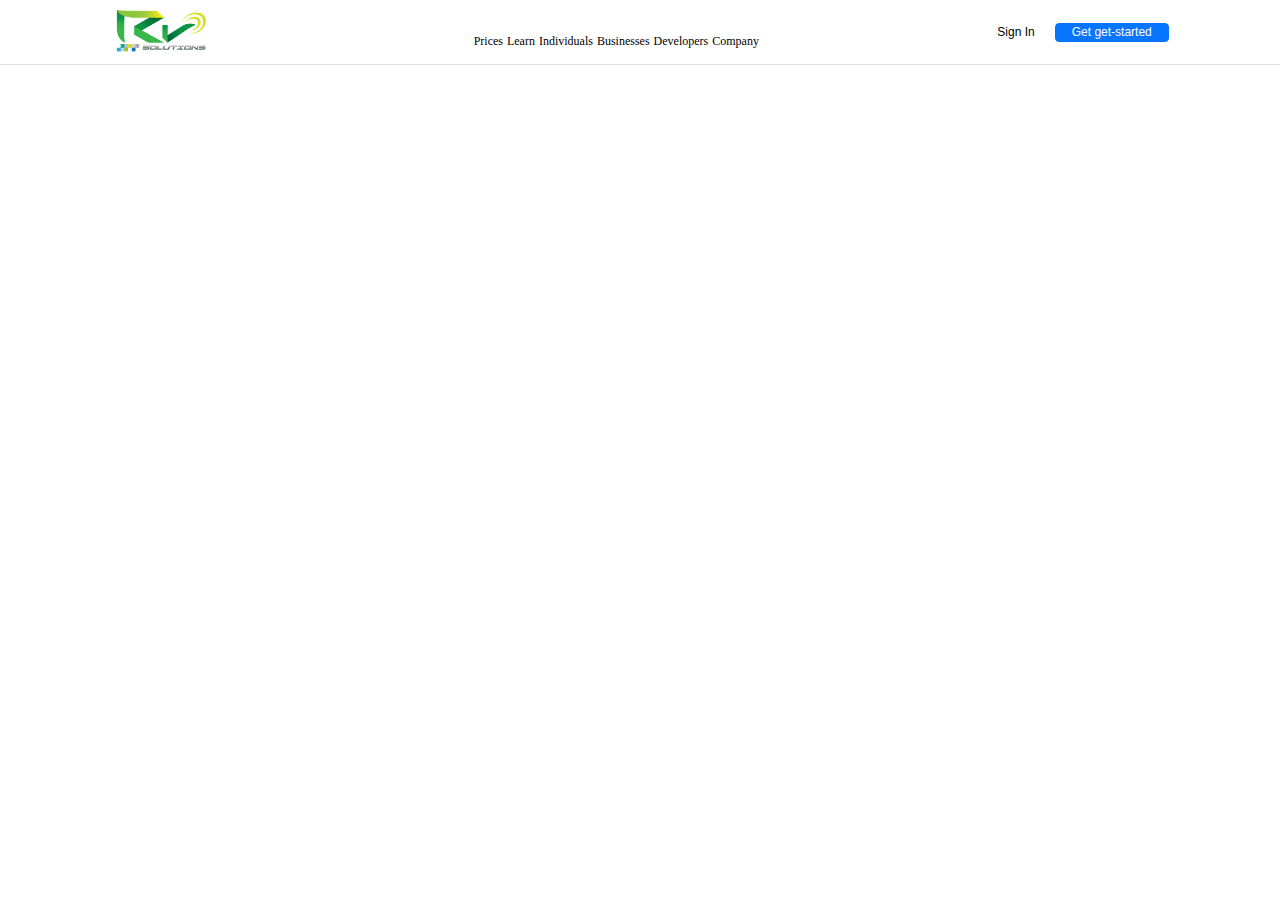
==== html/index.html @ 798e9712 "Primera Hora -Navegacion 2" ====
<!DOCTYPE html>
<html lang="en">

<head>
    <meta charset="UTF-8">
    <meta http-equiv="X-UA-Compatible" content="IE=edge">
    <meta name="viewport" content="width=device-width, initial-scale=1.0">
    <link href="https://cdn.jsdelivr.net/npm/bootstrap@5.2.3/dist/css/bootstrap.min.css" rel="stylesheet"
        integrity="sha384-rbsA2VBKQhggwzxH7pPCaAqO46MgnOM80zW1RWuH61DGLwZJEdK2Kadq2F9CUG65" crossorigin="anonymous">
    <link rel="stylesheet" href="https://cdn.jsdelivr.net/npm/bootstrap-icons@1.10.2/font/bootstrap-icons.css">
    <link rel="stylesheet" href="../css/styles.css">
    <title>Landing Page</title>
</head>

<body>
<nav class="nav">
    <div class="logo">
        <a href="#">
            <img src="../content/LOGO RV-01.png" alt="logo">
        </a>
        
    </div>
    <div class="menu">
        <ul class="main-menu">
           <li><a href="#">Prices</a></li>
           <li><a href="#">Learn</a></li>
           <li><a href="#">Individuals</a></li>
           <li><a href="#">Businesses</a></li>
           <li><a href="#">Developers</a></li>
           <li><a href="#">Company</a></li>
        </ul>
    </div>
    <div class="get-started">
        <button class="btn-sec-s">Sign In</button>
        <button class="btn-main-s">Get get-started</button>
    </div>
</nav>
<section class="sec-home"></section>
<section class="sec-call-to-action"></section>
<section class="sec-features"></section>
<section class="sec-benefits"></section>
<section class="sec-kpis"></section>
<section class="sec-onboarding"></section>
<section class="sec-footer-cta"></section>


</body>
<script src="https://cdn.jsdelivr.net/npm/bootstrap@5.2.3/dist/js/bootstrap.bundle.min.js"
    integrity="sha384-kenU1KFdBIe4zVF0s0G1M5b4hcpxyD9F7jL+jjXkk+Q2h455rYXK/7HAuoJl+0I4"
    crossorigin="anonymous"></script>

</html>
---- css/styles.css ----
.btn-main, .btn-main-s {
  background-color: #0875FF;
  color: white;
  padding: 0.25rem 1rem;
  border-radius: 0.25rem;
  border: none;
  border: solid 1px #0875FF;
}
.btn-main:hover, .btn-main-s:hover {
  background-color: white;
  color: #0875FF;
}
.btn-main-s {
  font-size: 0.75rem;
  padding: 0.1rem 1rem;
}

.btn-sec, .btn-sec-s {
  padding: 0.25rem 1rem;
  border-radius: 0.25rem;
  color: #000;
  background-color: transparent;
  border: none;
}
.btn-sec:hover, .btn-sec-s:hover {
  color: #888;
}
.btn-sec-s {
  font-size: 0.75rem;
  padding: 0.1rem 1rem;
}

.main-menu {
  margin-bottom: 0;
}
.main-menu li {
  list-style: none;
  display: inline;
  font-size: 0.75rem;
}
.main-menu li a {
  color: #000;
  text-decoration: none;
}
.main-menu li a:hover {
  text-decoration: underline;
}

.icon-sm {
  font-size: 0.75rem;
  padding: 0.1rem 0.25rem;
  color: #0875FF;
  border-radius: 50%;
  box-shadow: 0 0 10px rgba(0, 0, 0, 0.3333333333);
}
.icon-sm i {
  color: #0875FF;
}

.feature {
  display: flex;
  flex-direction: column;
  text-align: center;
}
.feature .icon {
  color: #0875FF;
  font-size: 10rem;
  text-align: center;
}
.feature .description .title {
  font-size: 2rem;
  text-align: center;
}
.feature .description .text {
  color: #888;
  font-weight: 600;
  text-align: center;
}
.feature .cta {
  margin-top: 3rem;
  color: #0875FF;
  font-weight: 600;
  text-align: center;
}

.icon-desc {
  display: flex;
  flex-direction: column;
  align-items: center;
  justify-content: center;
}
.icon-desc .icon {
  color: #0875FF;
  font-size: 10rem;
  padding: 0;
}
.icon-desc .title {
  margin-top: -2rem;
  font-size: 1.5rem;
  font-weight: 600;
}

body {
  padding: 0;
  margin: 0;
}

.nav {
  display: flex;
  align-items: center;
  justify-content: space-around;
  width: 100%;
  height: 4rem;
  border-bottom: solid 1px #ddd;
}

.logo a img {
  max-width: 100px;
}

/*# sourceMappingURL=styles.css.map */
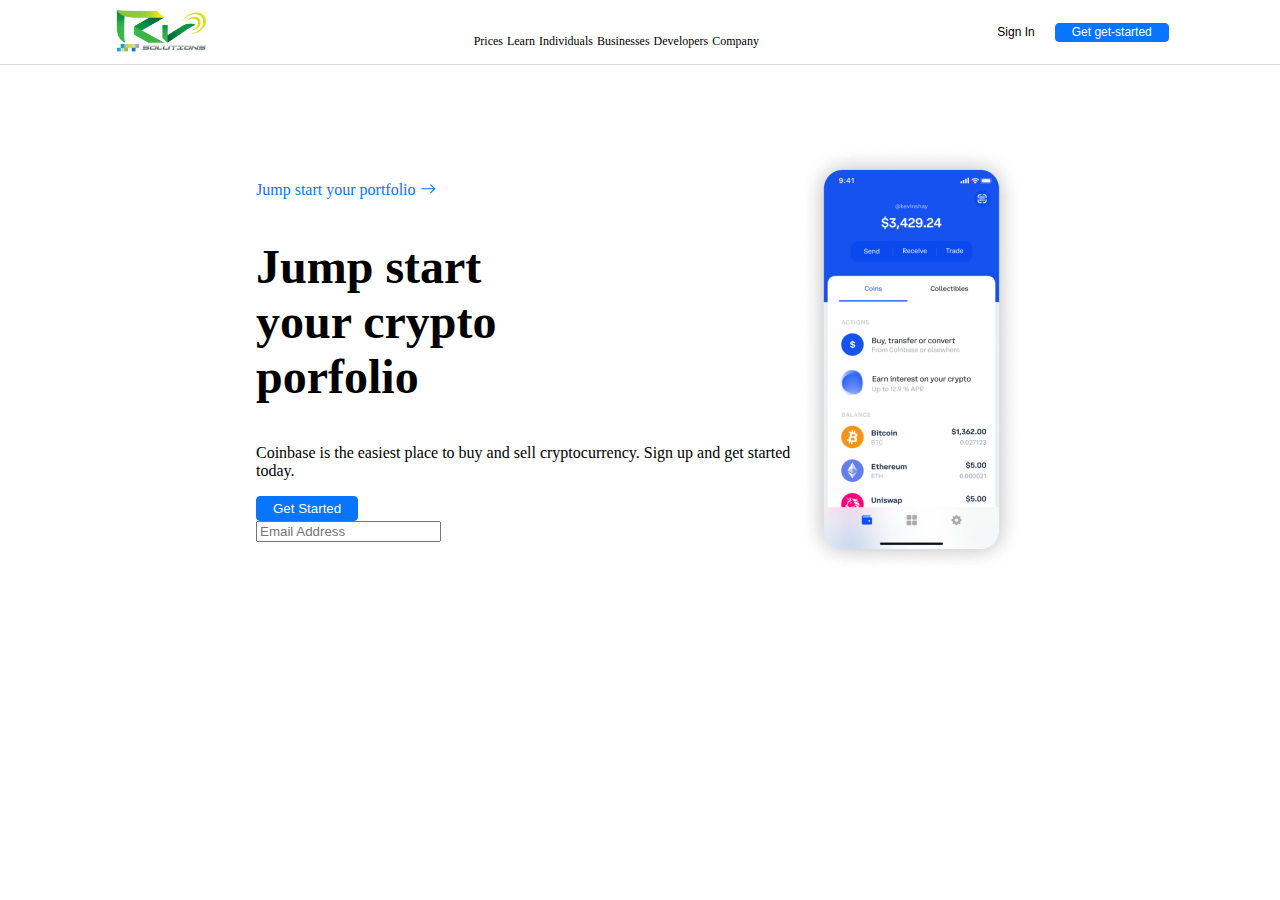
==== commit 124f7e36: "Primera Seccion" ====
--- a/html/index.html
+++ b/html/index.html
@@ -35,7 +35,29 @@
         <button class="btn-main-s">Get get-started</button>
     </div>
 </nav>
-<section class="sec-home"></section>
+<section class="sec-home">
+    <div class="home-cta">
+        <div class="cta-text">
+            <span>Jump start your portfolio</span>
+            <i class="bi bi-arrow-right"></i>
+        </div>
+        <h2 class="home-title display-2">Jump start your crypto porfolio</h2>
+        <p class="home-description">Coinbase is the easiest place to buy and sell cryptocurrency. Sign up and get started today.</p>
+        <div class="load-magnet row align-items-center">
+            <div class="col">
+                <button class="btn-main">Get Started</button>
+            </div>
+            <div class="col">
+                <input type="text" class="form-control" placeholder="Email Address">
+            </div>
+            
+           
+        </div>
+    </div>
+    <div class="home-img">
+        <img src="../content/wallet.png"alt="wallet">
+    </div>
+</section>
 <section class="sec-call-to-action"></section>
 <section class="sec-features"></section>
 <section class="sec-benefits"></section>
--- a/css/styles.css
+++ b/css/styles.css
@@ -118,4 +118,23 @@
   max-width: 100px;
 }
 
+.sec-home {
+  display: flex;
+  width: 100%;
+  max-width: 768px;
+  margin: auto;
+  padding: 5rem;
+  align-items: center;
+}
+.sec-home .home-cta {
+  flex: 1;
+}
+.sec-home .home-cta .cta-text {
+  color: #0875FF;
+}
+.sec-home .home-cta .home-title {
+  width: 20rem;
+  font-size: 3rem;
+}
+
 /*# sourceMappingURL=styles.css.map */
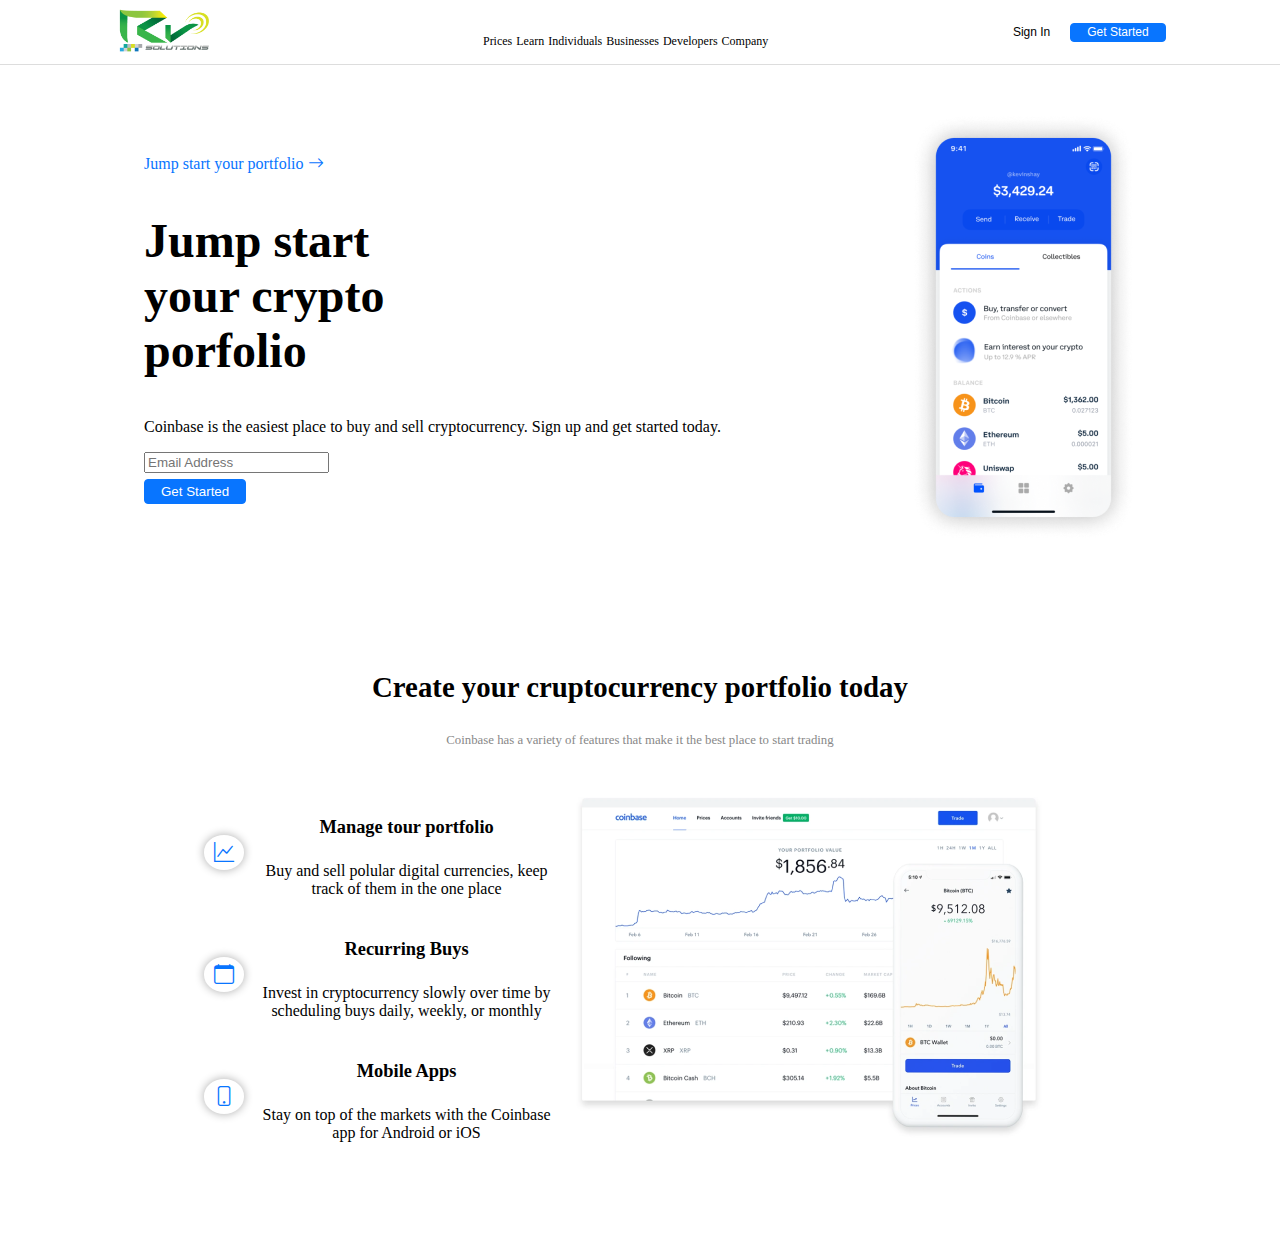
==== commit 8d472bbd: "Segunda Seccion" ====
--- a/html/index.html
+++ b/html/index.html
@@ -13,57 +13,101 @@
 </head>
 
 <body>
-<nav class="nav">
-    <div class="logo">
-        <a href="#">
-            <img src="../content/LOGO RV-01.png" alt="logo">
-        </a>
+    <nav class="nav">
+        <div class="logo">
+            <a href="#">
+                <img src="../content/LOGO RV-01.png" alt="logo">
+            </a>
+
+        </div>
+        <div class="menu">
+            <ul class="main-menu">
+                <li><a href="#">Prices</a></li>
+                <li><a href="#">Learn</a></li>
+                <li><a href="#">Individuals</a></li>
+                <li><a href="#">Businesses</a></li>
+                <li><a href="#">Developers</a></li>
+                <li><a href="#">Company</a></li>
+            </ul>
+        </div>
+        <div class="get-started">
+            <button class="btn-sec-s">Sign In</button>
+            <button class="btn-main-s">Get Started</button>
+        </div>
+    </nav>
+    <section class="sec-home">
+        <div class="home-cta">
+            <div class="cta-text">
+                <span>Jump start your portfolio</span>
+                <i class="bi bi-arrow-right"></i>
+            </div>
+            <h2 class="home-title display-2">Jump start your crypto porfolio</h2>
+            <p class="home-description">Coinbase is the easiest place to buy and sell cryptocurrency. Sign up and get
+                started today.</p>
+            <div class="load-magnet row align-items-center">
+                <div class="col">
+                    <input type="text" class="form-control" placeholder="Email Address">
+                </div>
+                <div class="col">
+                    <button class="btn-main">Get Started</button>
+                </div>
+
+
+            </div>
+        </div>
+        <div class="home-img">
+            <img src="../content/wallet.png" alt="wallet">
+        </div>
+    </section>
+    <section class="sec-features">
+        <div class="intro">
+            <h3>Create your cruptocurrency portfolio today</h3>
+            <p>Coinbase has a variety of features that make it the best place to start trading</p>
+        </div>
+        <div class="features">
+            <div class="text">
+                <div class="feature">
+                    <span class="icon-sm">
+                        <i class="bi bi-graph-up"></i>
+                    </span>
+                    <div class="description">
+                        <h4 class="description-title">Manage tour portfolio</h4>
+                        <p class="description-text">Buy and sell polular digital currencies, keep track of them in the
+                            one place</p>
+                    </div>
+                </div>
+                <div class="feature">
+                    <span class="icon-sm">
+                        <i class="bi bi-calendar"></i>
+                    </span>
+                    <div class="description">
+                        <h4 class="description-title">Recurring Buys</h4>
+                        <p class="description-text">Invest in cryptocurrency slowly over time by scheduling buys daily,
+                            weekly, or monthly</p>
+                    </div>
+                </div>
+                <div class="feature">
+                    <span class="icon-sm">
+                        <i class="bi bi-phone"></i>
+                    </span>
+                    <div class="description">
+                        <h4 class="description-title">Mobile Apps</h4>
+                        <p class="description-text">Stay on top of the markets with the Coinbase app for Android or iOS
+                        </p>
+                    </div>
+                </div>
+            </div>
+            <div class="image">
+                <img src="../content/chart.png" alt="chart">
+            </div>
+        </div>
+    </section>
+    <section class="sec-benefits">
         
-    </div>
-    <div class="menu">
-        <ul class="main-menu">
-           <li><a href="#">Prices</a></li>
-           <li><a href="#">Learn</a></li>
-           <li><a href="#">Individuals</a></li>
-           <li><a href="#">Businesses</a></li>
-           <li><a href="#">Developers</a></li>
-           <li><a href="#">Company</a></li>
-        </ul>
-    </div>
-    <div class="get-started">
-        <button class="btn-sec-s">Sign In</button>
-        <button class="btn-main-s">Get get-started</button>
-    </div>
-</nav>
-<section class="sec-home">
-    <div class="home-cta">
-        <div class="cta-text">
-            <span>Jump start your portfolio</span>
-            <i class="bi bi-arrow-right"></i>
-        </div>
-        <h2 class="home-title display-2">Jump start your crypto porfolio</h2>
-        <p class="home-description">Coinbase is the easiest place to buy and sell cryptocurrency. Sign up and get started today.</p>
-        <div class="load-magnet row align-items-center">
-            <div class="col">
-                <button class="btn-main">Get Started</button>
-            </div>
-            <div class="col">
-                <input type="text" class="form-control" placeholder="Email Address">
-            </div>
-            
-           
-        </div>
-    </div>
-    <div class="home-img">
-        <img src="../content/wallet.png"alt="wallet">
-    </div>
-</section>
-<section class="sec-call-to-action"></section>
-<section class="sec-features"></section>
-<section class="sec-benefits"></section>
-<section class="sec-kpis"></section>
-<section class="sec-onboarding"></section>
-<section class="sec-footer-cta"></section>
+    </section>
+    <section class="sec-kpis"></section>
+    <section class="sec-onboarding"></section>
+    <section class="sec-footer-cta"></section>
 
 
 </body>
@@ -71,5 +115,4 @@
     integrity="sha384-kenU1KFdBIe4zVF0s0G1M5b4hcpxyD9F7jL+jjXkk+Q2h455rYXK/7HAuoJl+0I4"
     crossorigin="anonymous"></script>
 
-</html>
-
+</html>--- a/css/styles.css
+++ b/css/styles.css
@@ -46,15 +46,12 @@
   text-decoration: underline;
 }
 
-.icon-sm {
-  font-size: 0.75rem;
-  padding: 0.1rem 0.25rem;
+.icon-sm i {
+  font-size: 1.25rem;
+  padding: 0.4rem 0.65rem;
   color: #0875FF;
   border-radius: 50%;
   box-shadow: 0 0 10px rgba(0, 0, 0, 0.3333333333);
-}
-.icon-sm i {
-  color: #0875FF;
 }
 
 .feature {
@@ -121,13 +118,17 @@
 .sec-home {
   display: flex;
   width: 100%;
-  max-width: 768px;
+  max-width: 992px;
   margin: auto;
-  padding: 5rem;
+  padding: 3rem;
   align-items: center;
 }
 .sec-home .home-cta {
   flex: 1;
+}
+.sec-home .home-cta .col {
+  flex: 1 0 51%;
+  margin-top: 0.35rem;
 }
 .sec-home .home-cta .cta-text {
   color: #0875FF;
@@ -137,4 +138,52 @@
   font-size: 3rem;
 }
 
+.sec-features {
+  width: 100%;
+  max-width: 992px;
+  margin: auto;
+  padding: 3rem;
+  display: flex;
+  flex-direction: column;
+  align-items: center;
+}
+.sec-features .intro {
+  text-align: center;
+}
+.sec-features .intro h3 {
+  font-size: 1.8rem;
+}
+.sec-features .intro p {
+  font-size: 0.8rem;
+  color: #888;
+}
+.sec-features .features {
+  display: flex;
+  gap: 1rem;
+  align-items: center;
+}
+.sec-features .features .text {
+  max-width: 40%;
+  padding: 2rem 0;
+  flex: 1;
+}
+.sec-features .features .text .feature {
+  display: flex;
+  flex-direction: row;
+  align-items: center;
+}
+.sec-features .features .text .feature .description {
+  margin-left: 1rem;
+  max-width: 20rem;
+}
+.sec-features .features .text .feature .description .description-title {
+  font-size: 1.15rem;
+}
+.sec-features .features .text .feature .description .description-text {
+  font-size: 1rem;
+}
+.sec-features .features image img {
+  max-width: 20rem;
+}
+
 /*# sourceMappingURL=styles.css.map */
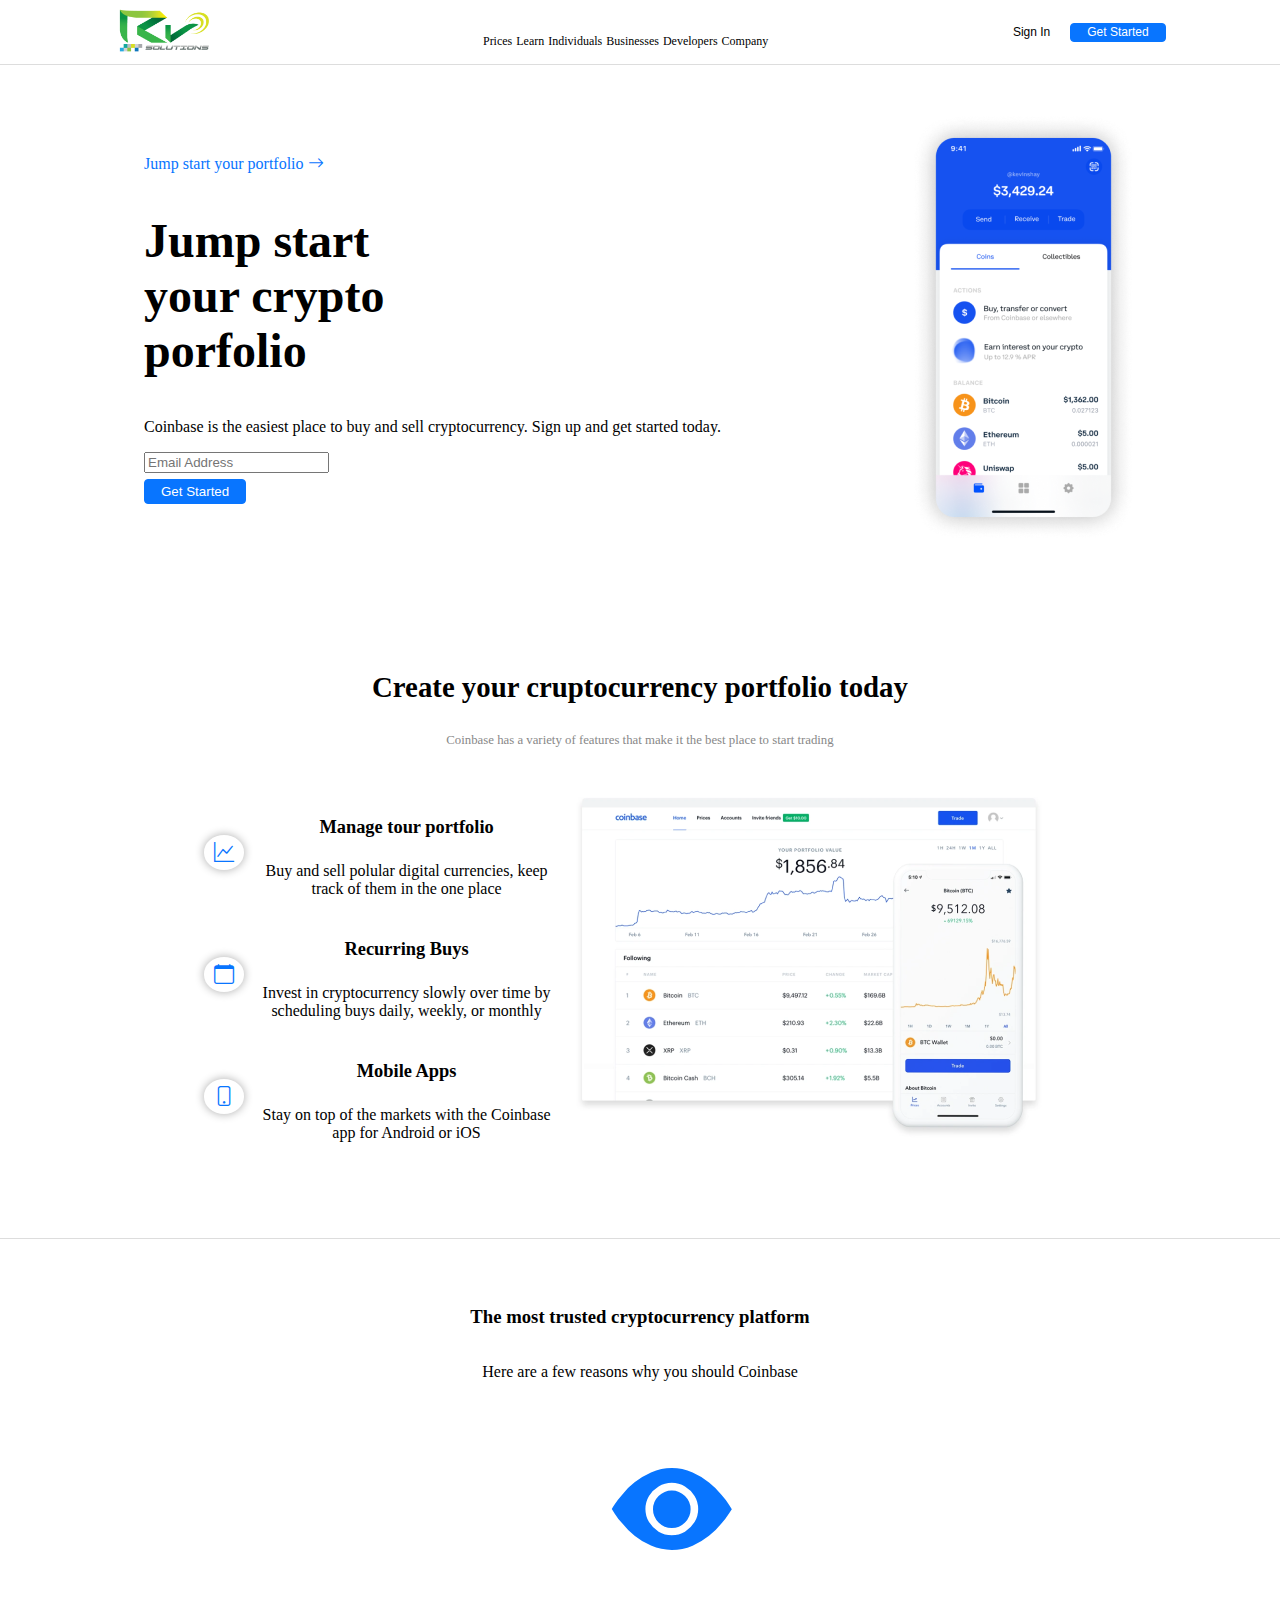
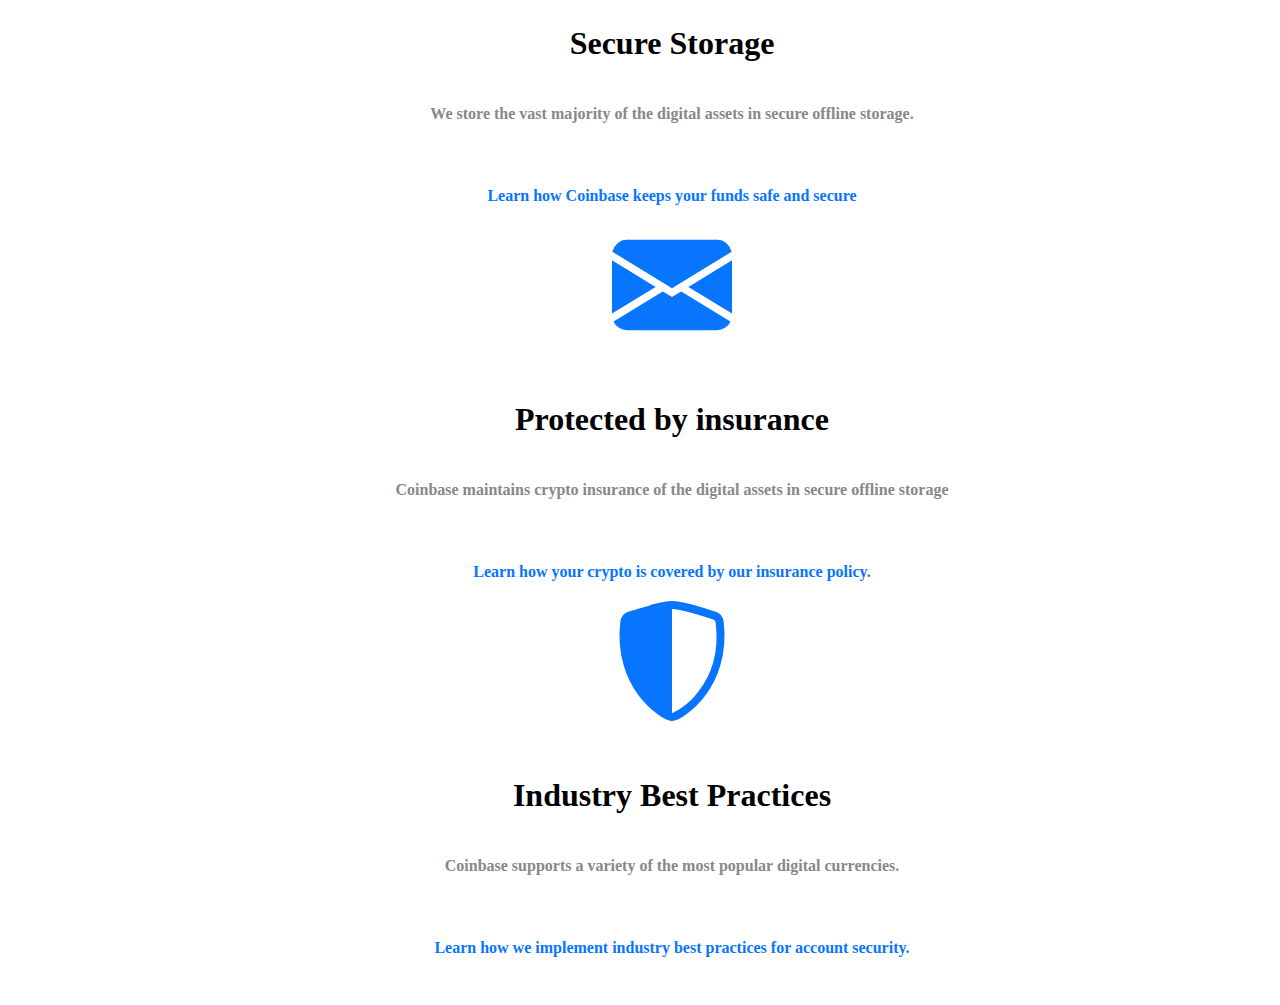
==== commit d2718be3: "Tercera Sesion 2" ====
--- a/html/index.html
+++ b/html/index.html
@@ -103,7 +103,39 @@
         </div>
     </section>
     <section class="sec-benefits">
-        
+        <div class="intro">
+            <h3>The most trusted cryptocurrency platform</h3>
+            <p>Here are a few reasons why you should Coinbase</p>
+        </div>
+        <div class="benefit-cards row">
+            <div class="benefit col-md">
+                <i class="bi bi-eye-fill"></i>
+                <div class="description">
+                    <h4 class="title">Secure Storage</h4>
+                    <p class="text">We store the vast majority of the digital assets in secure offline storage.</p>
+                </div>
+                <p class="cta">Learn how Coinbase keeps your funds safe and secure
+                </p>
+            </div>
+            <div class="benefit col-md">
+                <i class="bi bi-envelope-fill icon"></i>
+                <div class="description">
+                    <h4 class="title">Protected by insurance</h4>
+                    <p class="text">Coinbase maintains crypto insurance of the digital assets in secure offline storage</p>
+                </div>
+                <p class="cta">Learn how your crypto is covered by our insurance policy.
+                </p>
+            </div>
+            <div class="benefit col-md">
+                <i class="bi bi-shield-shaded"></i>
+                <div class="description">
+                    <h4 class="title">Industry Best Practices</h4>
+                    <p class="text">Coinbase supports a variety of the most popular digital currencies.</p>
+                </div>
+                <p class="cta">Learn how we implement industry best practices for account security.
+                </p>
+            </div>
+        </div>
     </section>
     <section class="sec-kpis"></section>
     <section class="sec-onboarding"></section>
--- a/css/styles.css
+++ b/css/styles.css
@@ -97,6 +97,32 @@
   font-weight: 600;
 }
 
+.benefit {
+  display: flex;
+  flex-direction: column;
+  text-align: center;
+}
+.benefit i {
+  color: #0875FF;
+  font-size: 7.5rem;
+  text-align: center;
+}
+.benefit .description .title {
+  font-size: 2rem;
+  text-align: center;
+}
+.benefit .description .text {
+  color: #888;
+  font-weight: 600;
+  text-align: center;
+}
+.benefit .cta {
+  margin-top: 3rem;
+  color: #0875FF;
+  font-weight: 600;
+  text-align: center;
+}
+
 body {
   padding: 0;
   margin: 0;
@@ -138,7 +164,7 @@
   font-size: 3rem;
 }
 
-.sec-features {
+.sec-features, .sec-benefits .intro {
   width: 100%;
   max-width: 992px;
   margin: auto;
@@ -147,43 +173,51 @@
   flex-direction: column;
   align-items: center;
 }
-.sec-features .intro {
-  text-align: center;
-}
-.sec-features .intro h3 {
+.sec-features .intro, .sec-benefits .intro .intro {
+  text-align: center;
+}
+.sec-features .intro h3, .sec-benefits .intro .intro h3 {
   font-size: 1.8rem;
 }
-.sec-features .intro p {
+.sec-features .intro p, .sec-benefits .intro .intro p {
   font-size: 0.8rem;
   color: #888;
 }
-.sec-features .features {
+.sec-features .features, .sec-benefits .intro .features {
   display: flex;
   gap: 1rem;
   align-items: center;
 }
-.sec-features .features .text {
+.sec-features .features .text, .sec-benefits .intro .features .text {
   max-width: 40%;
   padding: 2rem 0;
   flex: 1;
 }
-.sec-features .features .text .feature {
+.sec-features .features .text .feature, .sec-benefits .intro .features .text .feature {
   display: flex;
   flex-direction: row;
   align-items: center;
 }
-.sec-features .features .text .feature .description {
+.sec-features .features .text .feature .description, .sec-benefits .intro .features .text .feature .description {
   margin-left: 1rem;
   max-width: 20rem;
 }
-.sec-features .features .text .feature .description .description-title {
+.sec-features .features .text .feature .description .description-title, .sec-benefits .intro .features .text .feature .description .description-title {
   font-size: 1.15rem;
 }
-.sec-features .features .text .feature .description .description-text {
+.sec-features .features .text .feature .description .description-text, .sec-benefits .intro .features .text .feature .description .description-text {
   font-size: 1rem;
 }
-.sec-features .features image img {
+.sec-features .features image img, .sec-benefits .intro .features image img {
   max-width: 20rem;
 }
 
+.sec-benefits {
+  border-top: 1px solid #ddd;
+}
+.sec-benefits .benefit-cards {
+  width: 100%;
+  padding: 0 2rem 2rem 2rem;
+}
+
 /*# sourceMappingURL=styles.css.map */
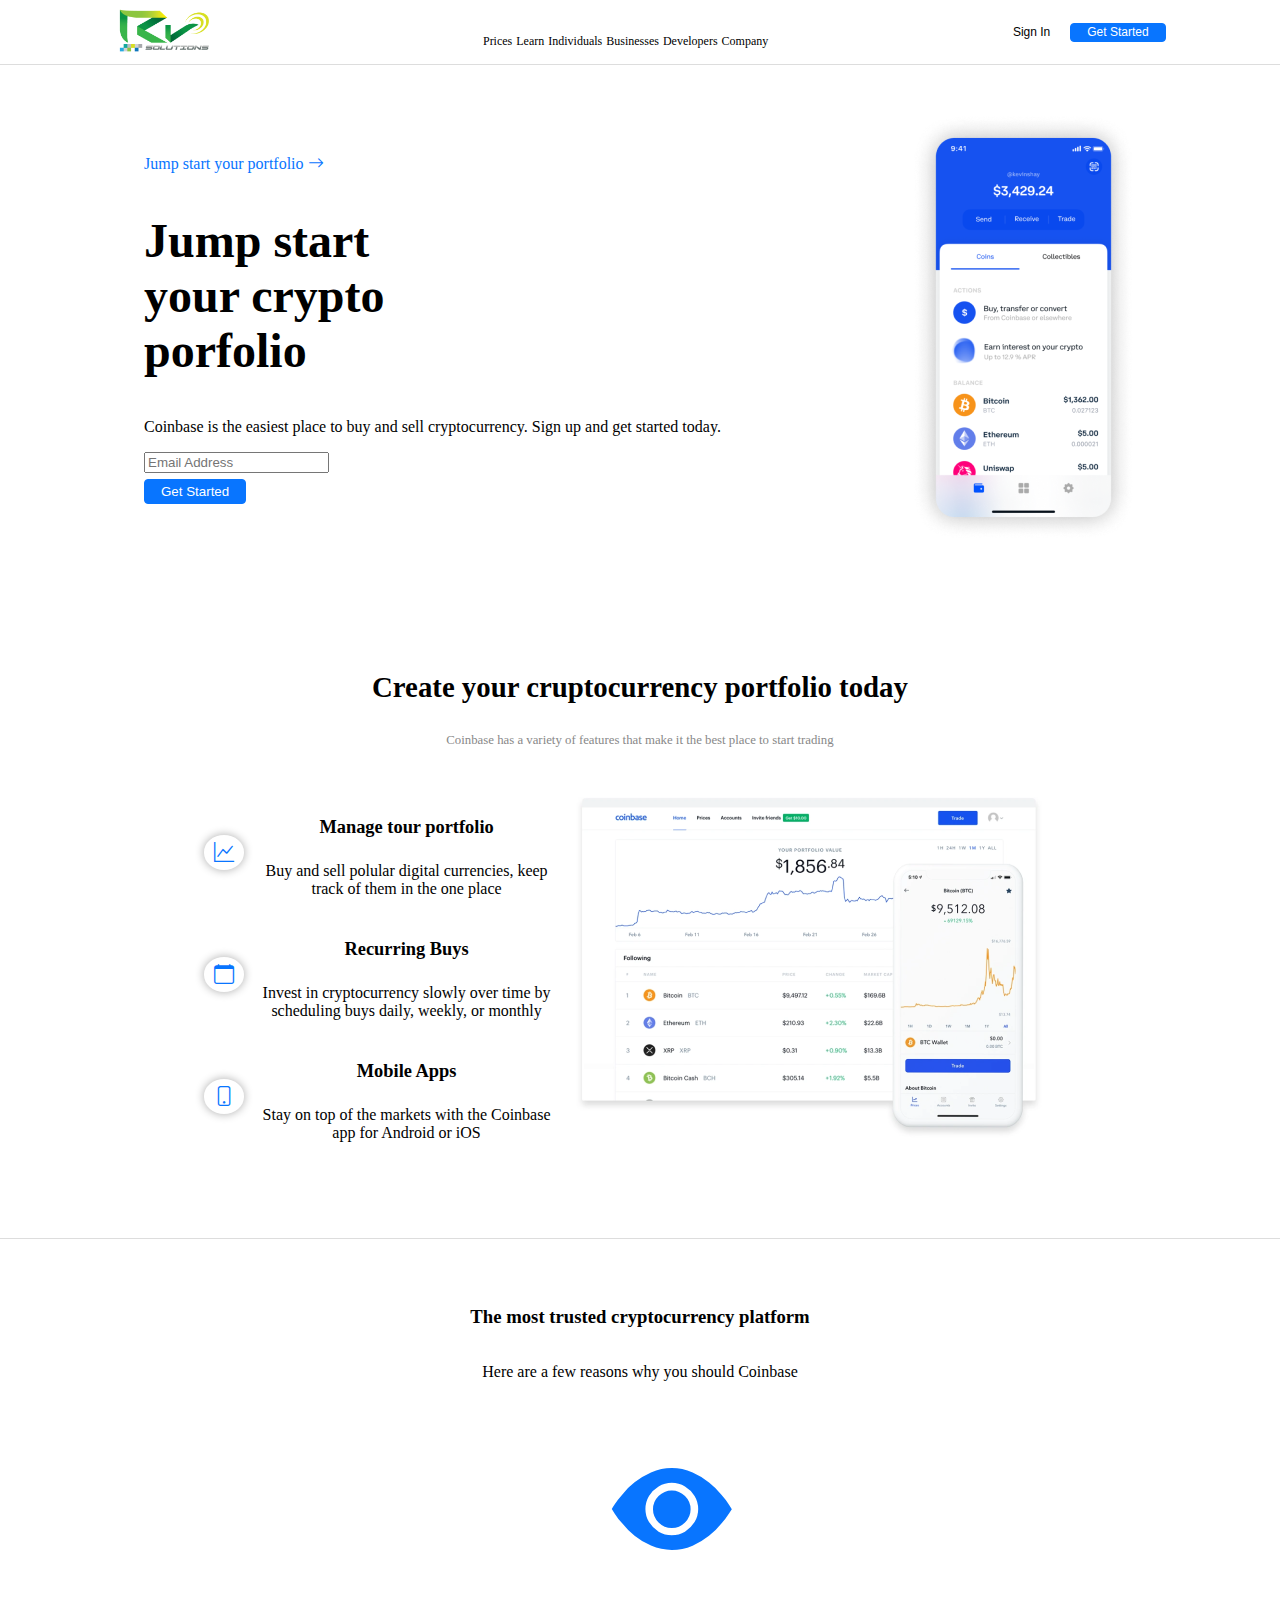
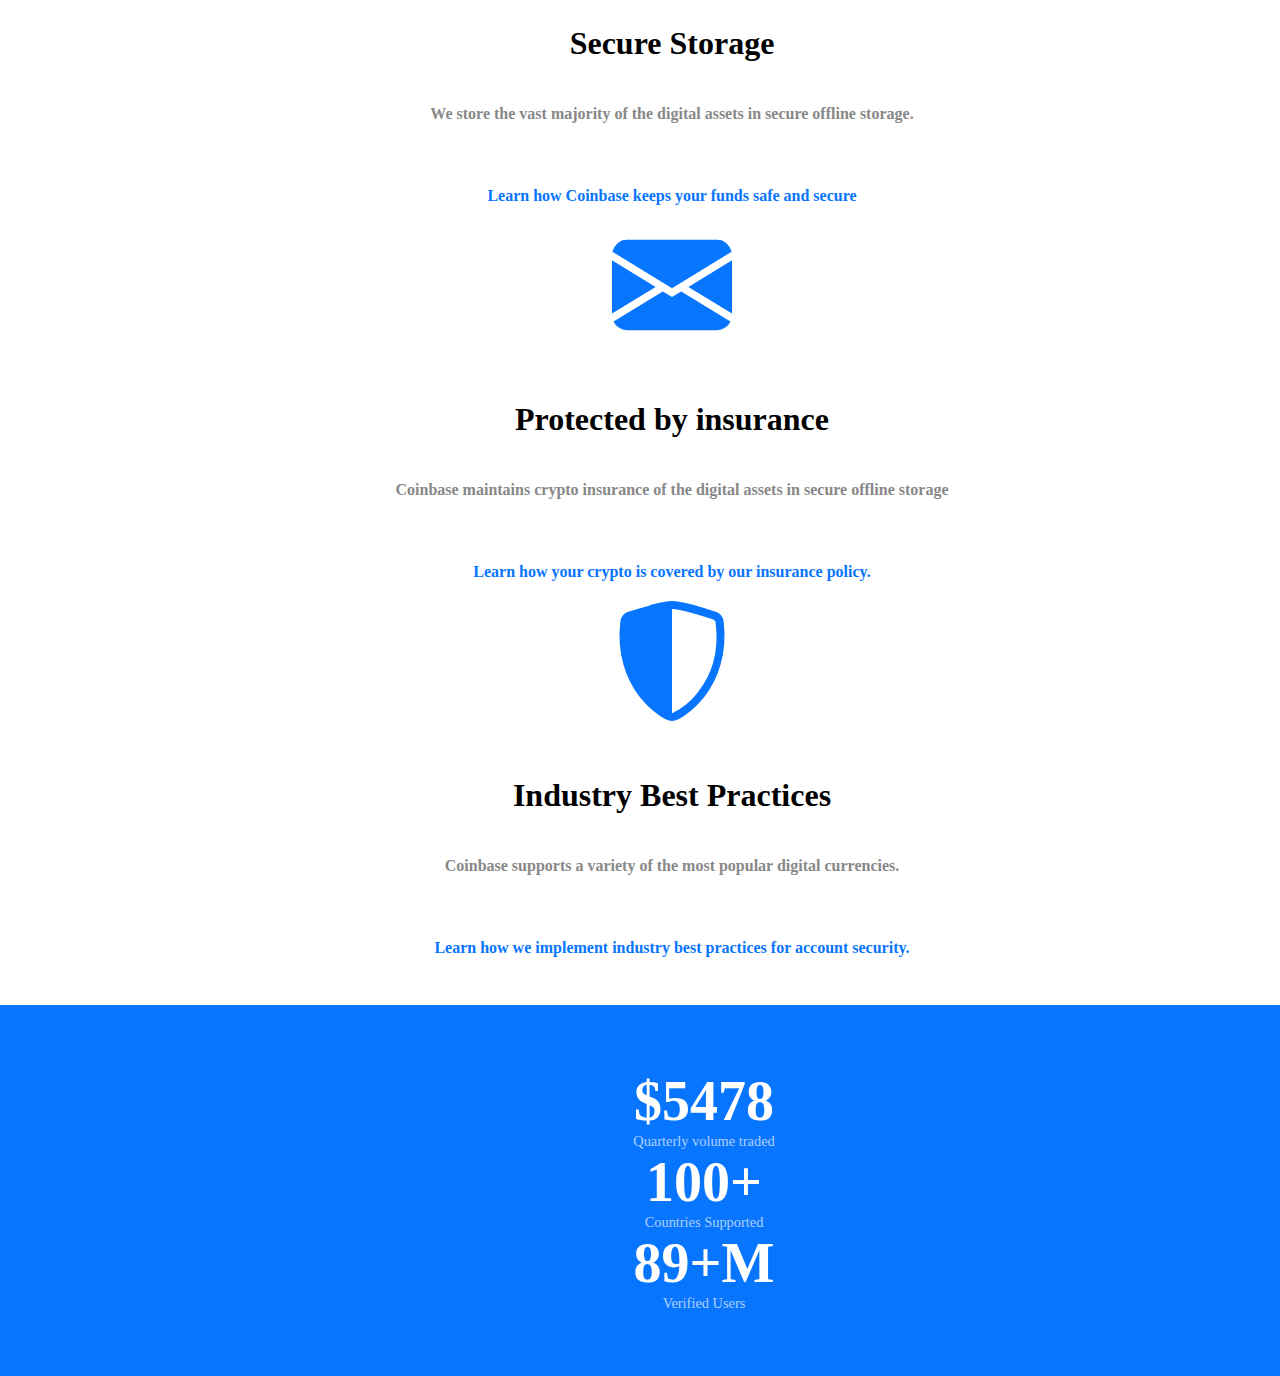
==== commit 611db21a: "Cuarta Seccion" ====
--- a/html/index.html
+++ b/html/index.html
@@ -137,7 +137,20 @@
             </div>
         </div>
     </section>
-    <section class="sec-kpis"></section>
+    <section class="sec-kpis row">
+        <div class="kpi col-md">
+            <span class="number">$5478</span>
+            <span class="desc">Quarterly volume traded</span>
+        </div>
+        <div class="kpi col-md">
+            <span class="number">100+</span>
+            <span class="desc">Countries Supported</span>
+        </div>
+        <div class="kpi col-md">
+            <span class="number">89+M</span>
+            <span class="desc">Verified Users</span>
+        </div>
+    </section>
     <section class="sec-onboarding"></section>
     <section class="sec-footer-cta"></section>
 
--- a/css/styles.css
+++ b/css/styles.css
@@ -220,4 +220,24 @@
   padding: 0 2rem 2rem 2rem;
 }
 
+.sec-kpis {
+  width: 100%;
+  background-color: #0875FF;
+  color: white;
+  padding: 4rem;
+}
+.sec-kpis .kpi {
+  display: flex;
+  flex-direction: column;
+  align-items: center;
+}
+.sec-kpis .kpi .number {
+  font-size: 3.5rem;
+  font-weight: 600;
+}
+.sec-kpis .kpi .desc {
+  font-size: 0.9rem;
+  color: rgba(255, 255, 255, 0.6666666667);
+}
+
 /*# sourceMappingURL=styles.css.map */
